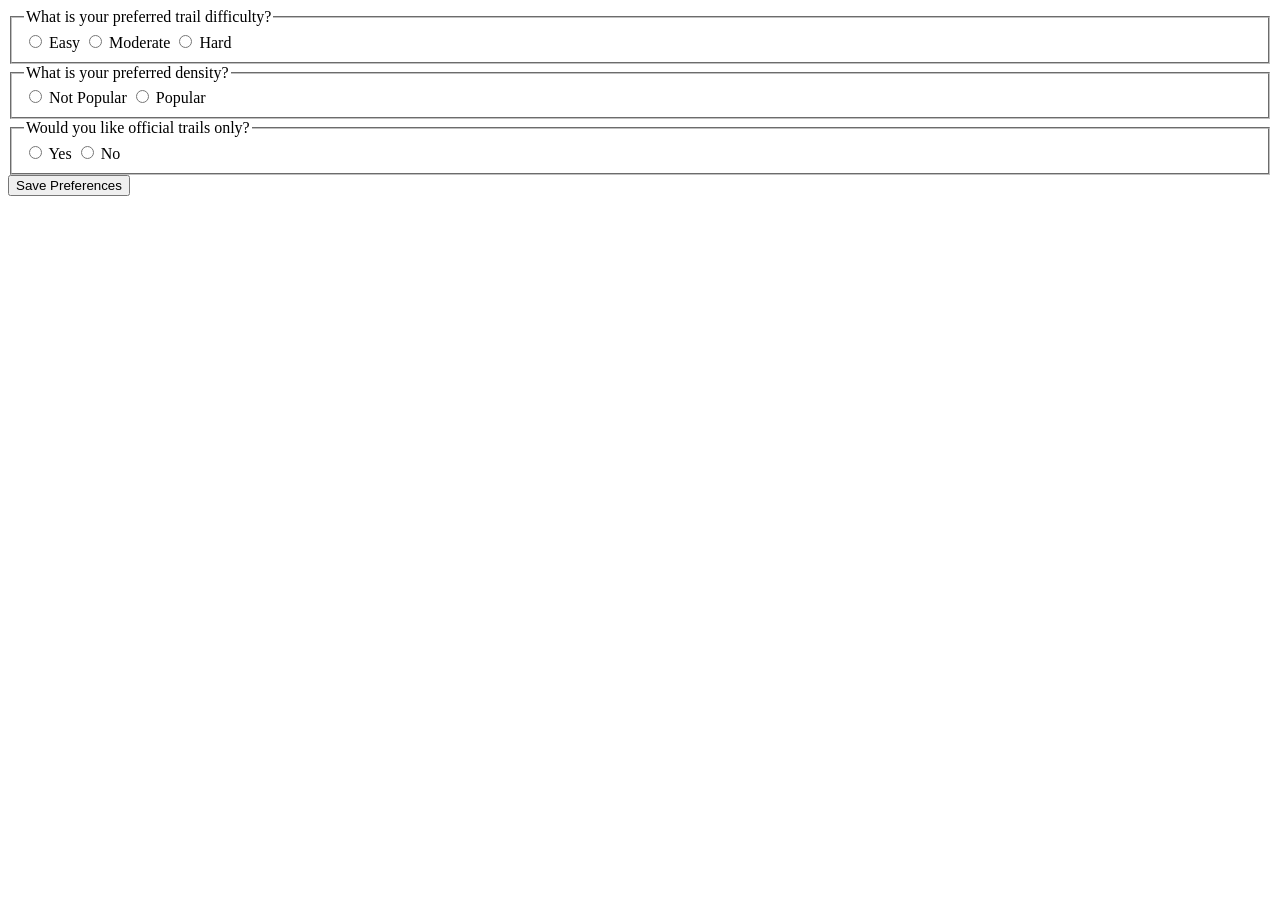
==== user-criteria-page.html @ 756b8d8c "Added data.json, Added criteria.js, udpate user-criteria-page.html" ====
<!DOCTYPE html>
<html lang="en">
<head>
    <meta charset="UTF-8">
    <meta name="viewport" content="width=device-width, initial-scale=1.0">
    <title>User's Experience Personlization</title>
</head>
<body>
    <form id="prefs-form">
        <fieldset>
            <legend>What is your preferred trail difficulty?</legend>
            <label><input type="radio" name="difficulty" value="easy"> Easy</label>
            <label><input type="radio" name="difficulty" value="moderate"> Moderate</label>
            <label><input type="radio" name="difficulty" value="hard"> Hard</label>
        </fieldset>

        <fieldset>
            <legend>What is your preferred density?</legend>
            <label><input type="radio" name="density" value="non-popular"> Not Popular</label>
            <label><input type="radio" name="density" value="popular"> Popular</label>
        </fieldset>

        <fieldset>
            <legend>Would you like official trails only?</legend>
            <label><input type="radio" name="official" value="yes"> Yes</label>
            <label><input type="radio" name="official" value="no"> No</label>
        </fieldset>

        <button type="submit">Save Preferences</button>
    </form>

    <script src="scripts/criteria.js"></script>
</body>
</html>
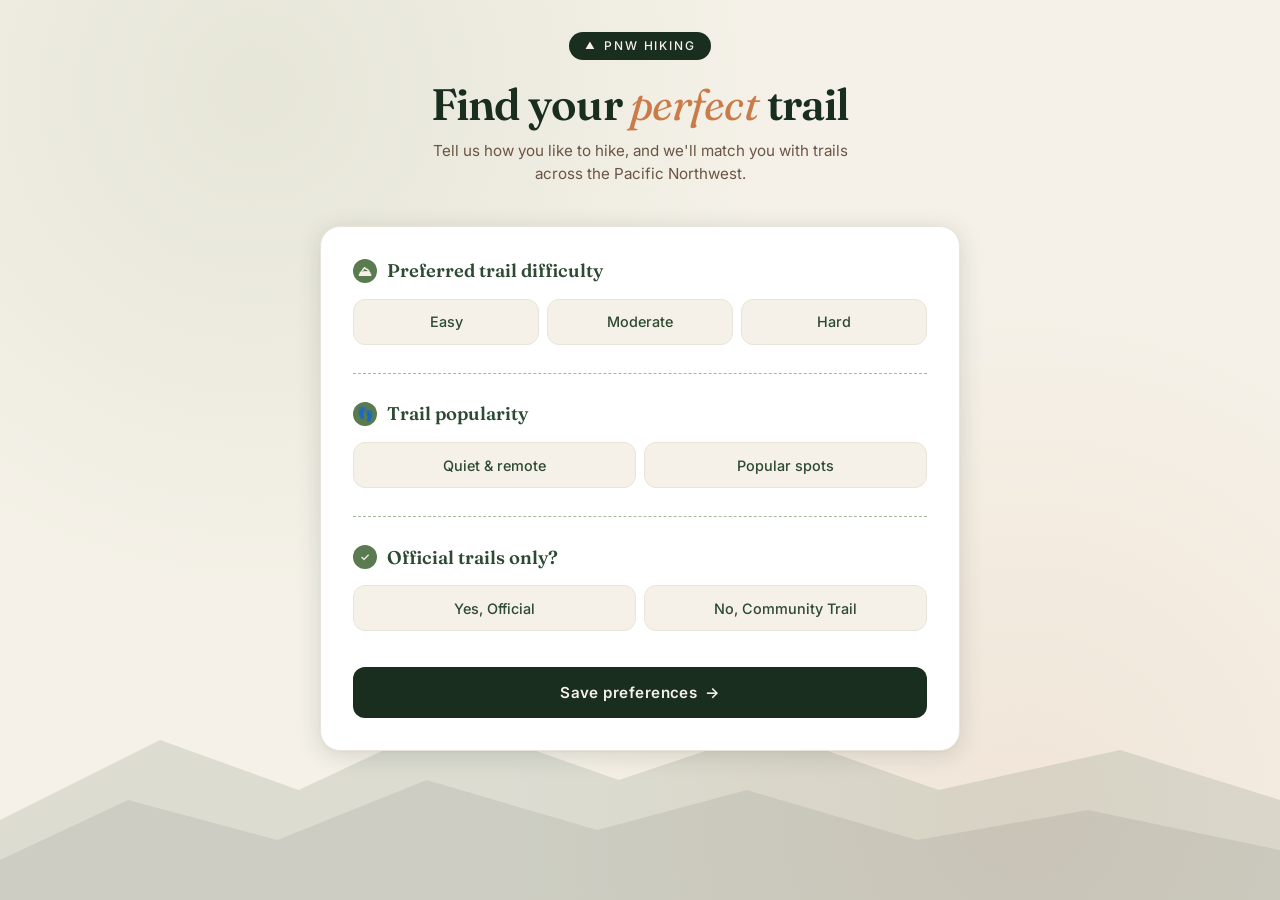
==== commit 1ba5572a: "Updated user-criteria-page.html, and criteria.js,  added criteria.css" ====
--- a/user-criteria-page.html
+++ b/user-criteria-page.html
@@ -3,31 +3,51 @@
 <head>
     <meta charset="UTF-8">
     <meta name="viewport" content="width=device-width, initial-scale=1.0">
-    <title>User's Experience Personlization</title>
+    <title>Trail Preferences | PNW Hiking</title>
+    <link href="https://fonts.googleapis.com/css2?family=Fraunces:opsz,wght@9..144,400;9..144,600;9..144,700&family=Inter:wght@400;500;600&display=swap" rel="stylesheet">
+    <link rel="stylesheet" href="styles/criteria.css">
 </head>
 <body>
-    <form id="prefs-form">
-        <fieldset>
-            <legend>What is your preferred trail difficulty?</legend>
-            <label><input type="radio" name="difficulty" value="easy"> Easy</label>
-            <label><input type="radio" name="difficulty" value="moderate"> Moderate</label>
-            <label><input type="radio" name="difficulty" value="hard"> Hard</label>
-        </fieldset>
+    <div class="container">
+        <header class="header">
+            <span class="badge">PNW Hiking</span>
+            <h1>Find your <em>perfect</em> trail</h1>
+            <p class="subtitle">Tell us how you like to hike, and we'll match you with trails across the Pacific Northwest.</p>
+        </header>
 
-        <fieldset>
-            <legend>What is your preferred density?</legend>
-            <label><input type="radio" name="density" value="non-popular"> Not Popular</label>
-            <label><input type="radio" name="density" value="popular"> Popular</label>
-        </fieldset>
+        <div class="card">
+            <form id="prefs-form">
+                <fieldset>
+                    <legend>Preferred trail difficulty</legend>
+                    <div class="options">
+                        <label><input type="radio" name="difficulty" value="easy"> Easy</label>
+                        <label><input type="radio" name="difficulty" value="moderate"> Moderate</label>
+                        <label><input type="radio" name="difficulty" value="hard"> Hard</label>
+                    </div>
+                </fieldset>
 
-        <fieldset>
-            <legend>Would you like official trails only?</legend>
-            <label><input type="radio" name="official" value="yes"> Yes</label>
-            <label><input type="radio" name="official" value="no"> No</label>
-        </fieldset>
+                <fieldset>
+                    <legend>Trail popularity</legend>
+                    <div class="options">
+                        <label><input type="radio" name="density" value="low"> Quiet & remote</label>
+                        <label><input type="radio" name="density" value="high"> Popular spots</label>
+                    </div>
+                </fieldset>
 
-        <button type="submit">Save Preferences</button>
-    </form>
+                <fieldset>
+                    <legend>Official trails only?</legend>
+                    <div class="options">
+                        <label><input type="radio" name="official" value="true"> Yes, Official</label>
+                        <label><input type="radio" name="official" value="false"> No, Community Trail</label>
+                    </div>
+                </fieldset>
+
+                <button type="submit">Save preferences</button>
+            </form>
+        </div>
+
+        <ul id="trail-list"></ul>
+    </div>
 
     <script src="scripts/criteria.js"></script>
 </body>
--- a/styles/criteria.css
+++ b/styles/criteria.css
@@ -0,0 +1,248 @@
+:root {
+    --forest-deep: #1a2e1f;
+    --forest: #2d4a32;
+    --moss: #5a7a50;
+    --sage: #a8b89a;
+    --cream: #f5f1e8;
+    --bark: #6b5544;
+    --sunset: #c97b4a;
+    --mist: #e8e4d8;
+    --shadow: rgba(26, 46, 31, 0.15);
+}
+
+* {
+    margin: 0;
+    padding: 0;
+    box-sizing: border-box;
+}
+
+body {
+    font-family: 'Inter', sans-serif;
+    background: var(--cream);
+    background-image:
+        radial-gradient(circle at 20% 10%, rgba(168, 184, 154, 0.2) 0%, transparent 40%),
+        radial-gradient(circle at 80% 90%, rgba(201, 123, 74, 0.1) 0%, transparent 40%);
+    min-height: 100vh;
+    color: var(--forest-deep);
+    padding: 2rem 1rem;
+    position: relative;
+    overflow-x: hidden;
+}
+
+/* Mountain silhouette background */
+body::before {
+    content: '';
+    position: fixed;
+    bottom: 0;
+    left: 0;
+    right: 0;
+    height: 200px;
+    background-image: url("data:image/svg+xml,%3Csvg xmlns='http://www.w3.org/2000/svg' viewBox='0 0 1200 200' preserveAspectRatio='none'%3E%3Cpath d='M0,200 L0,120 L150,40 L280,90 L420,20 L580,80 L720,30 L880,90 L1050,50 L1200,100 L1200,200 Z' fill='%232d4a32' opacity='0.12'/%3E%3Cpath d='M0,200 L0,160 L120,100 L260,140 L400,80 L560,130 L700,90 L860,140 L1020,110 L1200,150 L1200,200 Z' fill='%231a2e1f' opacity='0.08'/%3E%3C/svg%3E");
+    background-size: cover;
+    background-position: bottom;
+    pointer-events: none;
+    z-index: 0;
+}
+
+.container {
+    max-width: 640px;
+    margin: 0 auto;
+    position: relative;
+    z-index: 1;
+}
+
+.header {
+    text-align: center;
+    margin-bottom: 2.5rem;
+}
+
+.badge {
+    display: inline-flex;
+    align-items: center;
+    gap: 0.5rem;
+    background: var(--forest-deep);
+    color: var(--cream);
+    padding: 0.4rem 1rem;
+    border-radius: 100px;
+    font-size: 0.75rem;
+    letter-spacing: 0.15em;
+    text-transform: uppercase;
+    font-weight: 500;
+    margin-bottom: 1.25rem;
+}
+
+.badge::before {
+    content: '▲';
+    font-size: 0.6rem;
+}
+
+h1 {
+    font-family: 'Fraunces', serif;
+    font-size: clamp(2rem, 5vw, 2.75rem);
+    font-weight: 600;
+    line-height: 1.1;
+    color: var(--forest-deep);
+    margin-bottom: 0.75rem;
+    letter-spacing: -0.02em;
+}
+
+h1 em {
+    font-style: italic;
+    color: var(--sunset);
+    font-weight: 400;
+}
+
+.subtitle {
+    color: var(--bark);
+    font-size: 0.95rem;
+    max-width: 420px;
+    margin: 0 auto;
+    line-height: 1.5;
+}
+
+.card {
+    background: white;
+    border-radius: 20px;
+    padding: 2rem;
+    box-shadow: 0 4px 24px var(--shadow), 0 1px 3px rgba(0, 0, 0, 0.04);
+    border: 1px solid var(--mist);
+}
+
+fieldset {
+    border: none;
+    margin-bottom: 1.75rem;
+    padding-bottom: 1.75rem;
+    border-bottom: 1px dashed var(--sage);
+}
+
+fieldset:last-of-type {
+    border-bottom: none;
+    padding-bottom: 0.5rem;
+}
+
+legend {
+    font-family: 'Fraunces', serif;
+    font-size: 1.15rem;
+    font-weight: 600;
+    color: var(--forest);
+    margin-bottom: 1rem;
+    display: flex;
+    align-items: center;
+    gap: 0.6rem;
+}
+
+legend::before {
+    font-family: 'Inter', sans-serif;
+    font-size: 0.7rem;
+    font-weight: 600;
+    background: var(--moss);
+    color: var(--cream);
+    width: 1.5rem;
+    height: 1.5rem;
+    border-radius: 50%;
+    display: inline-flex;
+    align-items: center;
+    justify-content: center;
+    letter-spacing: 0;
+}
+
+fieldset:nth-of-type(1) legend::before { content: '⛰'; font-size: 0.85rem; }
+fieldset:nth-of-type(2) legend::before { content: '👣'; font-size: 0.85rem; }
+fieldset:nth-of-type(3) legend::before { content: '✓'; }
+
+.options {
+    display: grid;
+    gap: 0.5rem;
+}
+
+fieldset:nth-of-type(1) .options { grid-template-columns: repeat(3, 1fr); }
+fieldset:nth-of-type(2) .options { grid-template-columns: repeat(2, 1fr); }
+fieldset:nth-of-type(3) .options { grid-template-columns: repeat(2, 1fr); }
+
+label {
+    position: relative;
+    display: flex;
+    align-items: center;
+    justify-content: center;
+    padding: 0.85rem 0.75rem;
+    background: var(--cream);
+    border: 1.5px solid var(--mist);
+    border-radius: 12px;
+    cursor: pointer;
+    font-size: 0.9rem;
+    font-weight: 500;
+    color: var(--forest);
+    transition: all 0.2s ease;
+    user-select: none;
+}
+
+label:hover {
+    border-color: var(--moss);
+    background: white;
+    transform: translateY(-1px);
+}
+
+input[type="radio"] {
+    position: absolute;
+    opacity: 0;
+    pointer-events: none;
+}
+
+label:has(input[type="radio"]:checked) {
+    background: var(--forest-deep);
+    color: var(--cream);
+    border-color: var(--forest-deep);
+    box-shadow: 0 4px 12px rgba(26, 46, 31, 0.2);
+}
+
+button[type="submit"] {
+    width: 100%;
+    margin-top: 1.5rem;
+    padding: 1rem 1.5rem;
+    background: var(--forest-deep);
+    color: var(--cream);
+    border: none;
+    border-radius: 12px;
+    font-family: 'Inter', sans-serif;
+    font-size: 0.95rem;
+    font-weight: 600;
+    letter-spacing: 0.03em;
+    cursor: pointer;
+    transition: all 0.2s ease;
+    display: flex;
+    align-items: center;
+    justify-content: center;
+    gap: 0.5rem;
+}
+
+button[type="submit"]:hover {
+    background: var(--forest);
+    transform: translateY(-2px);
+    box-shadow: 0 6px 16px rgba(26, 46, 31, 0.25);
+}
+
+button[type="submit"]::after {
+    content: '→';
+    transition: transform 0.2s ease;
+}
+
+button[type="submit"]:hover::after {
+    transform: translateX(4px);
+}
+
+#trail-list {
+    list-style: none;
+    margin-top: 1.5rem;
+}
+
+#trail-list:not(:empty) {
+    background: white;
+    border-radius: 20px;
+    padding: 1.5rem;
+    box-shadow: 0 4px 24px var(--shadow);
+}
+
+@media (max-width: 480px) {
+    .card { padding: 1.5rem; }
+    fieldset:nth-of-type(1) .options { grid-template-columns: 1fr; }
+}
